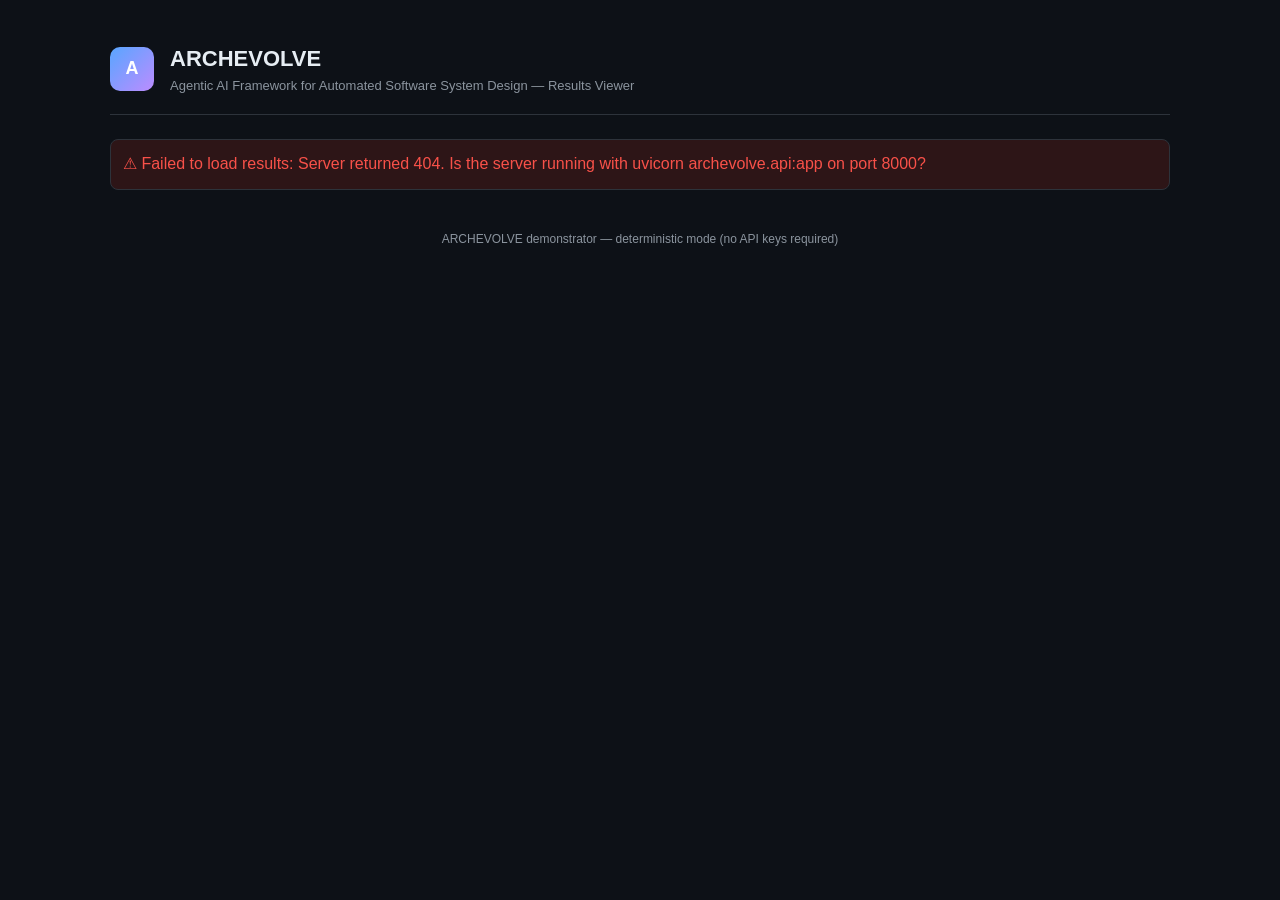
==== templates/index.html @ 63ccfa01 "general" ====
<!DOCTYPE html>
<html lang="en">
<head>
<meta charset="UTF-8">
<meta name="viewport" content="width=device-width, initial-scale=1.0">
<title>ARCHEVOLVE — Results</title>
<style>
  :root {
    --bg: #0d1117;
    --panel: #161b22;
    --panel2: #1c2333;
    --border: #2d333b;
    --text: #e6edf3;
    --muted: #8b949e;
    --accent: #58a6ff;
    --green: #3fb950;
    --red: #f85149;
    --yellow: #d29922;
    --purple: #bc8cff;
  }
  * { box-sizing: border-box; margin: 0; padding: 0; }
  body {
    font-family: -apple-system, BlinkMacSystemFont, "Segoe UI", Roboto, Helvetica, Arial, sans-serif;
    background: var(--bg);
    color: var(--text);
    line-height: 1.55;
  }
  .container { max-width: 1100px; margin: 0 auto; padding: 24px 20px 60px; }

  header.top {
    display: flex; align-items: center; gap: 16px;
    padding: 18px 0; margin-bottom: 24px;
    border-bottom: 1px solid var(--border);
  }
  header.top .logo {
    width: 44px; height: 44px; border-radius: 10px;
    background: linear-gradient(135deg, var(--accent), var(--purple));
    display: flex; align-items: center; justify-content: center;
    font-weight: 800; font-size: 18px; color: #fff; flex-shrink: 0;
  }
  header.top h1 { font-size: 22px; font-weight: 700; }
  header.top p { color: var(--muted); font-size: 13px; }

  .mono { font-family: ui-monospace, SFMono-Regular, "SF Mono", Menlo, Consolas, monospace; }

  .grid { display: grid; gap: 16px; }
  .grid.cols2 { grid-template-columns: 1fr 1fr; }
  .grid.cols4 { grid-template-columns: repeat(4, 1fr); }
  @media (max-width: 800px) {
    .grid.cols2, .grid.cols4 { grid-template-columns: 1fr; }
  }

  .panel {
    background: var(--panel); border: 1px solid var(--border);
    border-radius: 12px; padding: 18px 20px;
  }
  .panel h2 {
    font-size: 13px; text-transform: uppercase; letter-spacing: 0.08em;
    color: var(--accent); margin-bottom: 12px; display: flex; align-items: center; gap: 8px;
  }
  .panel h2 .step {
    background: var(--accent); color: #0d1117; font-weight: 800;
    width: 22px; height: 22px; border-radius: 6px; font-size: 12px;
    display: inline-flex; align-items: center; justify-content: center;
  }
  .sub { color: var(--muted); font-size: 13px; }

  .kpi {
    text-align: center; padding: 14px 10px;
    background: var(--panel2); border-radius: 10px; height: 100%;
  }
  .kpi .label { color: var(--muted); font-size: 12px; text-transform: uppercase; letter-spacing: 0.05em; }
  .kpi .value { font-size: 26px; font-weight: 800; margin-top: 4px; }
  .kpi .delta { font-size: 13px; margin-top: 2px; font-weight: 600; }
  .kpi.up .value, .delta.up { color: var(--green); }
  .kpi.down .value, .delta.down { color: var(--red); }
  .kpi.accent .value { color: var(--accent); }

  .bar-row { display: grid; grid-template-columns: 130px 1fr 60px; align-items: center; gap: 12px; margin: 10px 0; }
  .bar-row .name { font-size: 13px; color: var(--muted); text-align: right; }
  .bar-track { background: var(--panel2); border-radius: 6px; height: 14px; overflow: hidden; position: relative; }
  .bar-fill { height: 100%; border-radius: 6px; transition: width 0.6s ease; }
  .bar-fill.blue { background: linear-gradient(90deg, #1f6feb, var(--accent)); }
  .bar-fill.base { background: linear-gradient(90deg, #3d444d, #585e66); }
  .bar-fill.green { background: linear-gradient(90deg, #238636, var(--green)); }
  .bar-fill.purple { background: linear-gradient(90deg, #6e40c9, var(--purple)); }
  .bar-fill.orange { background: linear-gradient(90deg, #d29922, #f2bd5d); }
  .bar-row .val { font-size: 13px; font-weight: 700; }

  .legend { display: flex; gap: 16px; font-size: 12px; color: var(--muted); margin-top: 8px; flex-wrap: wrap; }
  .legend span { display: inline-flex; align-items: center; gap: 6px; }
  .legend .dot { width: 10px; height: 10px; border-radius: 3px; display: inline-block; }

  table { width: 100%; border-collapse: collapse; font-size: 13px; }
  th, td { text-align: left; padding: 8px 10px; border-bottom: 1px solid var(--border); }
  th { color: var(--muted); text-transform: uppercase; font-size: 11px; letter-spacing: 0.05em; }
  tr:last-child td { border-bottom: none; }
  .up { color: var(--green); }
  .down { color: var(--red); }

  .pill {
    display: inline-block; padding: 2px 10px; border-radius: 20px;
    font-size: 12px; font-weight: 600; background: var(--panel2);
    border: 1px solid var(--border); color: var(--accent); margin: 2px 4px 2px 0;
  }
  .pill.green { color: var(--green); border-color: #1f6f34; }
  .pill.purple { color: var(--purple); border-color: #553a8f; }
  .pill.yellow { color: var(--yellow); border-color: #6b5a1e; }
  .pill.orange { color: #f2bd5d; border-color: #6b4e1e; }
  .pill.red { color: var(--red); border-color: #6b272e; }

  .sparkline { display: flex; align-items: flex-end; gap: 4px; height: 80px; padding: 6px 0; }
  .sparkline .bar { flex: 1; background: linear-gradient(180deg, var(--accent), #1f6feb); border-radius: 4px 4px 0 0; min-width: 18px; min-height: 6px; position: relative; }
  .sparkline .bar .tl { position: absolute; bottom: -18px; left: 50%; transform: translateX(-50%); font-size: 11px; color: var(--muted); }

  .status { display: inline-flex; align-items: center; gap: 8px; color: var(--muted); }
  .status .spinner {
    width: 14px; height: 14px; border: 2px solid var(--border); border-top-color: var(--accent);
    border-radius: 50%; animation: spin 0.8s linear infinite;
  }
  @keyframes spin { to { transform: rotate(360deg); } }

  .error { color: var(--red); padding: 12px; border: 1px solid var(--border); border-radius: 8px; background: #2d1517; }
  .hidden { display: none; }

  .comp-grid { display: grid; grid-template-columns: repeat(auto-fill, minmax(160px, 1fr)); gap: 10px; }
  .comp-card {
    background: var(--panel2); border: 1px solid var(--border); border-radius: 10px;
    padding: 10px 12px; font-size: 13px;
  }
  .comp-card .ct { color: var(--muted); font-size: 11px; text-transform: uppercase; letter-spacing: 0.05em; }
  .comp-card .cn { font-weight: 700; margin: 2px 0; word-break: break-word; }
  .comp-card .cm { color: var(--green); font-size: 11px; }

  .req-list { font-size: 13px; }
  .req-list li { margin: 6px 0 6px 18px; }
  .req-list li::marker { color: var(--accent); }

  footer { margin-top: 40px; text-align: center; color: var(--muted); font-size: 12px; }
</style>
</head>
<body>
<div class="container">
  <header class="top">
    <div class="logo">A</div>
    <div>
      <h1>ARCHEVOLVE</h1>
      <p>Agentic AI Framework for Automated Software System Design — Results Viewer</p>
    </div>
  </header>

  <div id="loading" class="panel">
    <div class="status"><span class="spinner"></span><span>Running the evolutionary pipeline...</span></div>
  </div>

  <div id="error" class="hidden"></div>

  <div id="content" class="hidden">
    <!-- 1. Overview KPIs -->
    <div class="panel" style="margin-bottom:16px;">
      <h2><span class="step">1</span> Result Overview</h2>
      <div class="grid cols4">
        <div class="kpi accent"><div class="label">Best Architecture</div><div class="value" id="k-best" style="font-size:16px;">—</div></div>
        <div class="kpi"><div class="label">Baseline Fitness</div><div class="value" id="k-base">—</div><div class="delta">initial</div></div>
        <div class="kpi up"><div class="label">Final Fitness</div><div class="value" id="k-final">—</div><div class="delta up" id="k-abs">—</div></div>
        <div class="kpi accent"><div class="label">Improvement</div><div class="value" id="k-pct" style="color:var(--green);">—</div><div class="delta up" id="k-gens">— generations</div></div>
      </div>
    </div>

    <!-- 2. Requirement -->
    <div class="grid cols2" style="margin-bottom:16px;">
      <div class="panel">
        <h2><span class="step">2</span> Requirement</h2>
        <p id="requirement" class="sub">—</p>
      </div>
      <div class="panel">
        <h2><span class="step">3</span> Parsed Requirements</h2>
        <div id="parsed"></div>
      </div>
    </div>

    <!-- 4. Scores comparison -->
    <div class="panel" style="margin-bottom:16px;">
      <h2><span class="step">4</span> Objective Scores — Baseline vs. ARCHEVOLVE</h2>
      <div id="bars"></div>
      <div class="legend">
        <span><span class="dot" style="background:linear-gradient(90deg,#3d444d,#585e66);"></span>Baseline (initial)</span>
        <span><span class="dot" style="background:linear-gradient(90deg,#1f6feb,var(--accent));"></span>ARCHEVOLVE (final)</span>
      </div>
    </div>

    <!-- 5. Per-objective table -->
    <div class="panel" style="margin-bottom:16px;">
      <h2><span class="step">5</span> Improvement Breakdown</h2>
      <table>
        <thead><tr><th>Objective</th><th>Baseline</th><th>Final</th><th>Δ Absolute</th><th>Δ %</th></tr></thead>
        <tbody id="improve-table"></tbody>
      </table>
    </div>

    <!-- 6. Final architecture -->
    <div class="grid cols2" style="margin-bottom:16px;">
      <div class="panel">
        <h2><span class="step">6</span> Final Architecture</h2>
        <div style="margin-bottom:10px;"><span class="pill" id="arch-name" style="font-size:14px;padding:4px 14px;">—</span></div>
        <div id="components" class="comp-grid"></div>
      </div>
      <!-- 7. Evolution history -->
      <div class="panel">
        <h2><span class="step">7</span> Fitness Progression</h2>
        <p class="sub" style="margin-bottom:8px;">Generations: <b style="color:var(--text);" id="hist-gens">—</b> &nbsp;·&nbsp; Candidates evaluated: <b style="color:var(--text);" id="hist-cands">—</b></p>
        <div id="spark" class="sparkline"></div>
      </div>
    </div>

    <!-- 8. Initial population -->
    <div class="panel">
      <h2><span class="step">8</span> Initial Population</h2>
      <div id="init-pop" class="comp-grid"></div>
    </div>
  </div>

  <footer>ARCHEVOLVE demonstrator — deterministic mode (no API keys required)</footer>
</div>

<script>
  const OBJS = ["cost", "security", "reliability", "performance", "scalability"];
  const OBJ_LABEL = { cost: "Cost", security: "Security", reliability: "Reliability", performance: "Performance", scalability: "Scalability" };

  function esc(s) {
    return String(s == null ? "" : s).replace(/[&<>"']/g, c => ({
      "&": "&amp;", "<": "&lt;", ">": "&gt;", '"': "&quot;", "'": "&#39;"
    }[c]));
  }

  function err(msg) {
    document.getElementById("loading").classList.add("hidden");
    document.getElementById("error").classList.remove("hidden");
    document.getElementById("error").innerHTML = "<div class='error'>⚠ " + esc(msg) + "</div>";
  }

  async function load() {
    try {
      const r = await fetch("/run-demo");
      if (!r.ok) throw new Error("Server returned " + r.status);
      const d = await r.json();
      render(d);
    } catch (e) {
      err("Failed to load results: " + e.message + ". Is the server running with uvicorn archevolve.api:app on port 8000?");
    }
  }

  function render(d) {
    const base = d.baseline || {};
    const fin = d.final_scores || {};
    const imp = d.improvement || {};
    const arch = d.final_architecture || {};
    const hist = (d.evolution_history || {});
    const gens = hist.generations_run || 0;
    const cands = 5 + gens * 2;

    document.getElementById("loading").classList.add("hidden");
    document.getElementById("content").classList.remove("hidden");

    // 1. KPIs
    document.getElementById("k-best").textContent = arch.name || "—";
    document.getElementById("k-base").textContent = (base.overall || 0).toFixed(1);
    document.getElementById("k-final").textContent = (fin.overall || 0).toFixed(1);
    const abs = (fin.overall || 0) - (base.overall || 0);
    document.getElementById("k-abs").textContent = (abs >= 0 ? "+" : "") + abs.toFixed(1);
    const pct = (abs / Math.max(base.overall || 0, 1e-10)) * 100;
    document.getElementById("k-pct").textContent = (pct >= 0 ? "+" : "") + pct.toFixed(1) + "%";
    document.getElementById("k-gens").textContent = gens + " generations";

    // 2. Requirement
    document.getElementById("requirement").textContent = d.raw_requirement || "—";

    // 3. Parsed requirements
    const pr = d.parsed_requirements || {};
    const parsedItems = [
      ["Expected users", pr.expected_users, "users"],
      ["Security level", pr.security_level, null],
      ["Cost sensitive", pr.cost_sensitive, null],
      ["Scalability", pr.scalability_type, null],
      ["Availability", pr.availability_percentage ? pr.availability_percentage + "%" : null, null],
      ["Max latency", pr.max_latency_ms ? pr.max_latency_ms + " ms" : null, null],
      ["Encryption", pr.data_encryption_required, null],
      ["Authentication", pr.authentication_required, null],
      ["Deployment", pr.deployment_environment, null],
    ].filter(x => x[1] != null && x[1] !== "");
    const nfeats = (pr.non_functional || []).map(x => "<li>" + esc(x) + "</li>").join("");
    const feats = (pr.functional || []).map(x => "<li>" + esc(x) + "</li>").join("");
    document.getElementById("parsed").innerHTML =
      "<ul class='req-list'>" +
      parsedItems.map(([k, v]) => "<li><b>" + esc(k) + ":</b> " + esc(v) + "</li>").join("") +
      feats + nfeats + "</ul>";

    // 4. Bars (Baseline vs final)
    let barsHtml = "";
    for (const obj of OBJS) {
      const b = base[obj] || 0;
      const f = fin[obj] || 0;
      barsHtml +=
        "<div class='bar-row'>" +
        "<div class='name'>" + OBJ_LABEL[obj] + "</div>" +
        "<div class='bar-track'>" +
        "<div class='bar-fill base' style='width:" + b + "%;position:absolute;'></div>" +
        "<div class='bar-fill blue' style='width:" + f + "%;'></div>" +
        "</div><div class='val'>" + f.toFixed(1) + "</div></div>";
    }
    document.getElementById("bars").innerHTML = barsHtml;

    // 5. Improvement table
    let rows = "";
    for (const obj of OBJS) {
      if (!imp[obj]) continue;
      const i = imp[obj];
      const uc = i.absolute > 0 ? "up" : (i.absolute < 0 ? "down" : "");
      const arrow = i.absolute > 0 ? "▲" : (i.absolute < 0 ? "▼" : "•");
      rows += "<tr><td>" + OBJ_LABEL[obj] + "</td>" +
        "<td>" + i.initial.toFixed(1) + "</td>" +
        "<td>" + i.final.toFixed(1) + "</td>" +
        "<td class='" + uc + "'>" + arrow + " " + (i.absolute >= 0 ? "+" : "") + i.absolute.toFixed(1) + "</td>" +
        "<td class='" + uc + "'>" + (i.percentage >= 0 ? "+" : "") + i.percentage.toFixed(1) + "%</td></tr>";
    }
    const overallAbs = (fin.overall || 0) - (base.overall || 0);
    const overallPct = overallAbs / Math.max(base.overall || 0, 1e-10) * 100;
    rows += "<tr><td><b>Overall</b></td><td>" + (base.overall || 0).toFixed(1) + "</td><td>" +
      (fin.overall || 0).toFixed(1) + "</td><td class='up'>▲ +" + overallAbs.toFixed(1) +
      "</td><td class='up'>+" + overallPct.toFixed(1) + "%</td></tr>";
    document.getElementById("improve-table").innerHTML = rows;

    // 6. Final architecture components
    document.getElementById("arch-name").textContent = arch.name || "—";
    const comps = (arch.components || []).map(c => {
      const cls = c.type === "database" ? "green" : c.type === "cache" ? "yellow" :
        c.type === "gateway" ? "purple" : c.type === "service" ? "orange" : "";
      return "<div class='comp-card'><div class='ct'>" + esc(c.type) + "</div>" +
        "<div class='cn'>" + esc(c.name) + "</div>" +
        "<div class='cm'>" + (c.managed ? "managed" : "self-hosted") + "</div></div>";
    }).join("");
    document.getElementById("components").innerHTML = comps;

    // 7. Sparkline of fitness progression
    document.getElementById("hist-gens").textContent = gens;
    document.getElementById("hist-cands").textContent = cands;
    const ev = hist.evaluation_history || [];
    const maxv = Math.max.apply(null, ev.concat([1]));
    document.getElementById("spark").innerHTML = ev.map((f, i) => {
      const h = Math.max(8, (f / maxv) * 72);
      return "<div class='bar' style='height:" + h + "px;'><span class='tl'>G" + i + "</span></div>";
    }).join("");

    // 8. Initial population
    const pop = d.initial_population || [];
    document.getElementById("init-pop").innerHTML = pop.map(p => {
      const cc = (p.components || []).slice(0, 5).map(c => "<span class='pill'>" + esc(c.name) + "</span>").join("");
      return "<div class='comp-card'><div class='ct'>candidate</div><div class='cn'>" + esc(p.name) + "</div><div style='margin-top:6px;'>" + cc + "</div></div>";
    }).join("") || "<p class='sub'>No population data</p>";
  }

  load();
</script>
</body>
</html>
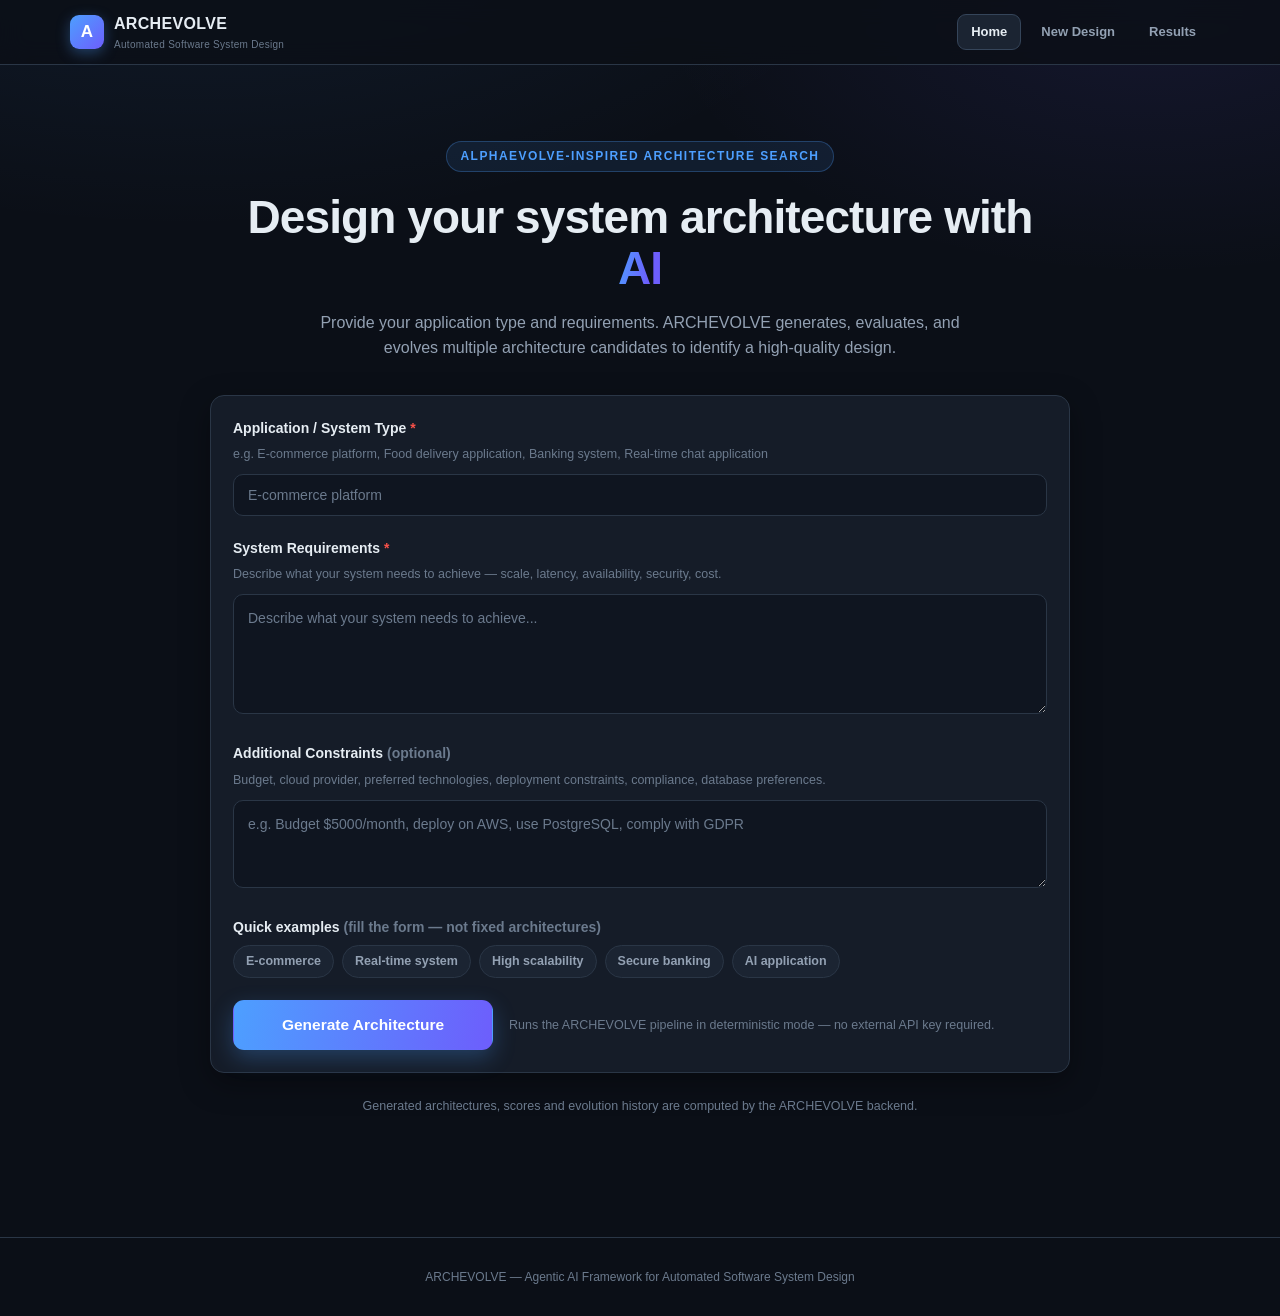
==== commit 80b5056a: "general" ====
--- a/templates/index.html
+++ b/templates/index.html
@@ -3,363 +3,267 @@
 <head>
 <meta charset="UTF-8">
 <meta name="viewport" content="width=device-width, initial-scale=1.0">
-<title>ARCHEVOLVE — Results</title>
-<style>
-  :root {
-    --bg: #0d1117;
-    --panel: #161b22;
-    --panel2: #1c2333;
-    --border: #2d333b;
-    --text: #e6edf3;
-    --muted: #8b949e;
-    --accent: #58a6ff;
-    --green: #3fb950;
-    --red: #f85149;
-    --yellow: #d29922;
-    --purple: #bc8cff;
-  }
-  * { box-sizing: border-box; margin: 0; padding: 0; }
-  body {
-    font-family: -apple-system, BlinkMacSystemFont, "Segoe UI", Roboto, Helvetica, Arial, sans-serif;
-    background: var(--bg);
-    color: var(--text);
-    line-height: 1.55;
-  }
-  .container { max-width: 1100px; margin: 0 auto; padding: 24px 20px 60px; }
-
-  header.top {
-    display: flex; align-items: center; gap: 16px;
-    padding: 18px 0; margin-bottom: 24px;
-    border-bottom: 1px solid var(--border);
-  }
-  header.top .logo {
-    width: 44px; height: 44px; border-radius: 10px;
-    background: linear-gradient(135deg, var(--accent), var(--purple));
-    display: flex; align-items: center; justify-content: center;
-    font-weight: 800; font-size: 18px; color: #fff; flex-shrink: 0;
-  }
-  header.top h1 { font-size: 22px; font-weight: 700; }
-  header.top p { color: var(--muted); font-size: 13px; }
-
-  .mono { font-family: ui-monospace, SFMono-Regular, "SF Mono", Menlo, Consolas, monospace; }
-
-  .grid { display: grid; gap: 16px; }
-  .grid.cols2 { grid-template-columns: 1fr 1fr; }
-  .grid.cols4 { grid-template-columns: repeat(4, 1fr); }
-  @media (max-width: 800px) {
-    .grid.cols2, .grid.cols4 { grid-template-columns: 1fr; }
-  }
-
-  .panel {
-    background: var(--panel); border: 1px solid var(--border);
-    border-radius: 12px; padding: 18px 20px;
-  }
-  .panel h2 {
-    font-size: 13px; text-transform: uppercase; letter-spacing: 0.08em;
-    color: var(--accent); margin-bottom: 12px; display: flex; align-items: center; gap: 8px;
-  }
-  .panel h2 .step {
-    background: var(--accent); color: #0d1117; font-weight: 800;
-    width: 22px; height: 22px; border-radius: 6px; font-size: 12px;
-    display: inline-flex; align-items: center; justify-content: center;
-  }
-  .sub { color: var(--muted); font-size: 13px; }
-
-  .kpi {
-    text-align: center; padding: 14px 10px;
-    background: var(--panel2); border-radius: 10px; height: 100%;
-  }
-  .kpi .label { color: var(--muted); font-size: 12px; text-transform: uppercase; letter-spacing: 0.05em; }
-  .kpi .value { font-size: 26px; font-weight: 800; margin-top: 4px; }
-  .kpi .delta { font-size: 13px; margin-top: 2px; font-weight: 600; }
-  .kpi.up .value, .delta.up { color: var(--green); }
-  .kpi.down .value, .delta.down { color: var(--red); }
-  .kpi.accent .value { color: var(--accent); }
-
-  .bar-row { display: grid; grid-template-columns: 130px 1fr 60px; align-items: center; gap: 12px; margin: 10px 0; }
-  .bar-row .name { font-size: 13px; color: var(--muted); text-align: right; }
-  .bar-track { background: var(--panel2); border-radius: 6px; height: 14px; overflow: hidden; position: relative; }
-  .bar-fill { height: 100%; border-radius: 6px; transition: width 0.6s ease; }
-  .bar-fill.blue { background: linear-gradient(90deg, #1f6feb, var(--accent)); }
-  .bar-fill.base { background: linear-gradient(90deg, #3d444d, #585e66); }
-  .bar-fill.green { background: linear-gradient(90deg, #238636, var(--green)); }
-  .bar-fill.purple { background: linear-gradient(90deg, #6e40c9, var(--purple)); }
-  .bar-fill.orange { background: linear-gradient(90deg, #d29922, #f2bd5d); }
-  .bar-row .val { font-size: 13px; font-weight: 700; }
-
-  .legend { display: flex; gap: 16px; font-size: 12px; color: var(--muted); margin-top: 8px; flex-wrap: wrap; }
-  .legend span { display: inline-flex; align-items: center; gap: 6px; }
-  .legend .dot { width: 10px; height: 10px; border-radius: 3px; display: inline-block; }
-
-  table { width: 100%; border-collapse: collapse; font-size: 13px; }
-  th, td { text-align: left; padding: 8px 10px; border-bottom: 1px solid var(--border); }
-  th { color: var(--muted); text-transform: uppercase; font-size: 11px; letter-spacing: 0.05em; }
-  tr:last-child td { border-bottom: none; }
-  .up { color: var(--green); }
-  .down { color: var(--red); }
-
-  .pill {
-    display: inline-block; padding: 2px 10px; border-radius: 20px;
-    font-size: 12px; font-weight: 600; background: var(--panel2);
-    border: 1px solid var(--border); color: var(--accent); margin: 2px 4px 2px 0;
-  }
-  .pill.green { color: var(--green); border-color: #1f6f34; }
-  .pill.purple { color: var(--purple); border-color: #553a8f; }
-  .pill.yellow { color: var(--yellow); border-color: #6b5a1e; }
-  .pill.orange { color: #f2bd5d; border-color: #6b4e1e; }
-  .pill.red { color: var(--red); border-color: #6b272e; }
-
-  .sparkline { display: flex; align-items: flex-end; gap: 4px; height: 80px; padding: 6px 0; }
-  .sparkline .bar { flex: 1; background: linear-gradient(180deg, var(--accent), #1f6feb); border-radius: 4px 4px 0 0; min-width: 18px; min-height: 6px; position: relative; }
-  .sparkline .bar .tl { position: absolute; bottom: -18px; left: 50%; transform: translateX(-50%); font-size: 11px; color: var(--muted); }
-
-  .status { display: inline-flex; align-items: center; gap: 8px; color: var(--muted); }
-  .status .spinner {
-    width: 14px; height: 14px; border: 2px solid var(--border); border-top-color: var(--accent);
-    border-radius: 50%; animation: spin 0.8s linear infinite;
-  }
-  @keyframes spin { to { transform: rotate(360deg); } }
-
-  .error { color: var(--red); padding: 12px; border: 1px solid var(--border); border-radius: 8px; background: #2d1517; }
-  .hidden { display: none; }
-
-  .comp-grid { display: grid; grid-template-columns: repeat(auto-fill, minmax(160px, 1fr)); gap: 10px; }
-  .comp-card {
-    background: var(--panel2); border: 1px solid var(--border); border-radius: 10px;
-    padding: 10px 12px; font-size: 13px;
-  }
-  .comp-card .ct { color: var(--muted); font-size: 11px; text-transform: uppercase; letter-spacing: 0.05em; }
-  .comp-card .cn { font-weight: 700; margin: 2px 0; word-break: break-word; }
-  .comp-card .cm { color: var(--green); font-size: 11px; }
-
-  .req-list { font-size: 13px; }
-  .req-list li { margin: 6px 0 6px 18px; }
-  .req-list li::marker { color: var(--accent); }
-
-  footer { margin-top: 40px; text-align: center; color: var(--muted); font-size: 12px; }
-</style>
+<title>ARCHEVOLVE — Design your system architecture</title>
+<link rel="stylesheet" href="/static/style.css">
 </head>
 <body>
-<div class="container">
-  <header class="top">
-    <div class="logo">A</div>
-    <div>
-      <h1>ARCHEVOLVE</h1>
-      <p>Agentic AI Framework for Automated Software System Design — Results Viewer</p>
-    </div>
-  </header>
-
-  <div id="loading" class="panel">
-    <div class="status"><span class="spinner"></span><span>Running the evolutionary pipeline...</span></div>
+<header class="topbar">
+  <div class="topbar-inner">
+    <div class="brand">
+      <div class="logo">A</div>
+      <div>ARCHEVOLVE<small>Automated Software System Design</small></div>
+    </div>
+    <nav class="nav">
+      <a href="/" class="active">Home</a>
+      <a href="/" id="nav-new">New Design</a>
+      <a href="#" id="nav-results">Results</a>
+    </nav>
   </div>
-
-  <div id="error" class="hidden"></div>
-
-  <div id="content" class="hidden">
-    <!-- 1. Overview KPIs -->
-    <div class="panel" style="margin-bottom:16px;">
-      <h2><span class="step">1</span> Result Overview</h2>
-      <div class="grid cols4">
-        <div class="kpi accent"><div class="label">Best Architecture</div><div class="value" id="k-best" style="font-size:16px;">—</div></div>
-        <div class="kpi"><div class="label">Baseline Fitness</div><div class="value" id="k-base">—</div><div class="delta">initial</div></div>
-        <div class="kpi up"><div class="label">Final Fitness</div><div class="value" id="k-final">—</div><div class="delta up" id="k-abs">—</div></div>
-        <div class="kpi accent"><div class="label">Improvement</div><div class="value" id="k-pct" style="color:var(--green);">—</div><div class="delta up" id="k-gens">— generations</div></div>
+</header>
+
+<main class="container narrow">
+  <section class="hero">
+    <span class="eyebrow">AlphaEvolve-inspired architecture search</span>
+    <h1>Design your system architecture with <span class="grad">AI</span></h1>
+    <p class="lead">
+      Provide your application type and requirements. ARCHEVOLVE generates, evaluates,
+      and evolves multiple architecture candidates to identify a high-quality design.
+    </p>
+  </section>
+
+  <div id="form-alert" class="alert error"></div>
+
+  <form id="design-form" class="card" autocomplete="off">
+    <div class="field">
+      <label for="app-type">Application / System Type <span class="req">*</span></label>
+      <div class="hint">e.g. E-commerce platform, Food delivery application, Banking system, Real-time chat application</div>
+      <input type="text" id="app-type" list="app-examples" placeholder="E-commerce platform">
+      <datalist id="app-examples">
+        <option value="E-commerce platform"></option>
+        <option value="Food delivery application"></option>
+        <option value="Banking system"></option>
+        <option value="Healthcare management system"></option>
+        <option value="Social media platform"></option>
+        <option value="Real-time chat application"></option>
+        <option value="Online learning platform"></option>
+        <option value="Ride-sharing application"></option>
+      </datalist>
+    </div>
+
+    <div class="field">
+      <label for="requirements">System Requirements <span class="req">*</span></label>
+      <div class="hint">Describe what your system needs to achieve — scale, latency, availability, security, cost.</div>
+      <textarea id="requirements" placeholder="Describe what your system needs to achieve..."></textarea>
+    </div>
+
+    <div class="field">
+      <label for="constraints">Additional Constraints <span class="muted2">(optional)</span></label>
+      <div class="hint">Budget, cloud provider, preferred technologies, deployment constraints, compliance, database preferences.</div>
+      <textarea id="constraints" style="min-height:88px" placeholder="e.g. Budget $5000/month, deploy on AWS, use PostgreSQL, comply with GDPR"></textarea>
+    </div>
+
+    <div class="field">
+      <label>Quick examples <span class="muted2">(fill the form — not fixed architectures)</span></label>
+      <div class="chips" id="preset-chips">
+        <span class="chip" data-preset="ecommerce">E-commerce</span>
+        <span class="chip" data-preset="realtime">Real-time system</span>
+        <span class="chip" data-preset="scalable">High scalability</span>
+        <span class="chip" data-preset="banking">Secure banking</span>
+        <span class="chip" data-preset="ai">AI application</span>
       </div>
     </div>
 
-    <!-- 2. Requirement -->
-    <div class="grid cols2" style="margin-bottom:16px;">
-      <div class="panel">
-        <h2><span class="step">2</span> Requirement</h2>
-        <p id="requirement" class="sub">—</p>
-      </div>
-      <div class="panel">
-        <h2><span class="step">3</span> Parsed Requirements</h2>
-        <div id="parsed"></div>
-      </div>
-    </div>
-
-    <!-- 4. Scores comparison -->
-    <div class="panel" style="margin-bottom:16px;">
-      <h2><span class="step">4</span> Objective Scores — Baseline vs. ARCHEVOLVE</h2>
-      <div id="bars"></div>
-      <div class="legend">
-        <span><span class="dot" style="background:linear-gradient(90deg,#3d444d,#585e66);"></span>Baseline (initial)</span>
-        <span><span class="dot" style="background:linear-gradient(90deg,#1f6feb,var(--accent));"></span>ARCHEVOLVE (final)</span>
-      </div>
-    </div>
-
-    <!-- 5. Per-objective table -->
-    <div class="panel" style="margin-bottom:16px;">
-      <h2><span class="step">5</span> Improvement Breakdown</h2>
-      <table>
-        <thead><tr><th>Objective</th><th>Baseline</th><th>Final</th><th>Δ Absolute</th><th>Δ %</th></tr></thead>
-        <tbody id="improve-table"></tbody>
-      </table>
-    </div>
-
-    <!-- 6. Final architecture -->
-    <div class="grid cols2" style="margin-bottom:16px;">
-      <div class="panel">
-        <h2><span class="step">6</span> Final Architecture</h2>
-        <div style="margin-bottom:10px;"><span class="pill" id="arch-name" style="font-size:14px;padding:4px 14px;">—</span></div>
-        <div id="components" class="comp-grid"></div>
-      </div>
-      <!-- 7. Evolution history -->
-      <div class="panel">
-        <h2><span class="step">7</span> Fitness Progression</h2>
-        <p class="sub" style="margin-bottom:8px;">Generations: <b style="color:var(--text);" id="hist-gens">—</b> &nbsp;·&nbsp; Candidates evaluated: <b style="color:var(--text);" id="hist-cands">—</b></p>
-        <div id="spark" class="sparkline"></div>
-      </div>
-    </div>
-
-    <!-- 8. Initial population -->
-    <div class="panel">
-      <h2><span class="step">8</span> Initial Population</h2>
-      <div id="init-pop" class="comp-grid"></div>
+    <div class="form-actions">
+      <button type="submit" class="btn btn-primary btn-lg" id="generate-btn">
+        Generate Architecture
+      </button>
+      <span class="note">Runs the ARCHEVOLVE pipeline in deterministic mode — no external API key required.</span>
+    </div>
+  </form>
+
+  <p class="center muted2 mt24" style="font-size:12.5px;">
+    Generated architectures, scores and evolution history are computed by the ARCHEVOLVE backend.
+  </p>
+</main>
+
+<footer class="site">ARCHEVOLVE — Agentic AI Framework for Automated Software System Design</footer>
+
+<!-- Processing overlay -->
+<div class="overlay hidden" id="overlay">
+  <div class="loader-card">
+    <h2>ARCHEVOLVE is designing your system…</h2>
+    <p class="sub" id="overlay-sub">Running requirement analysis and evolutionary search.</p>
+    <ul class="steps" id="steps"></ul>
+    <div class="progress-track"><div class="progress-fill" id="progress"></div></div>
+    <div class="progress-meta">
+      <span id="stage-label">Starting…</span>
+      <span id="gen-label"></span>
     </div>
   </div>
-
-  <footer>ARCHEVOLVE demonstrator — deterministic mode (no API keys required)</footer>
 </div>
 
 <script>
-  const OBJS = ["cost", "security", "reliability", "performance", "scalability"];
-  const OBJ_LABEL = { cost: "Cost", security: "Security", reliability: "Reliability", performance: "Performance", scalability: "Scalability" };
-
-  function esc(s) {
-    return String(s == null ? "" : s).replace(/[&<>"']/g, c => ({
-      "&": "&amp;", "<": "&lt;", ">": "&gt;", '"': "&quot;", "'": "&#39;"
-    }[c]));
-  }
-
-  function err(msg) {
-    document.getElementById("loading").classList.add("hidden");
-    document.getElementById("error").classList.remove("hidden");
-    document.getElementById("error").innerHTML = "<div class='error'>⚠ " + esc(msg) + "</div>";
-  }
-
-  async function load() {
+  const PRESETS = {
+    ecommerce: {
+      type: "E-commerce platform",
+      req: "Build an e-commerce platform that supports 10,000 concurrent users, requires high availability, secure payment processing, low latency, and should scale during traffic spikes while keeping infrastructure cost reasonable.",
+      con: "Budget $5000/month, use PostgreSQL, deploy on AWS"
+    },
+    realtime: {
+      type: "Real-time chat application",
+      req: "Design a real-time chat application for 50,000 concurrent users with low-latency messaging, presence and typing indicators, delivery receipts, and high availability.",
+      con: "Use Redis, WebSocket support, deploy on AWS"
+    },
+    scalable: {
+      type: "Social media platform",
+      req: "Build a social media platform supporting 1,000,000 users with high scalability for viral traffic spikes, low latency feeds, media uploads, and high availability.",
+      con: "Prefer horizontal scaling, use Cassandra, keep cost reasonable"
+    },
+    banking: {
+      type: "Online banking system",
+      req: "Build an online banking system with strong security, transaction consistency, audit logging and PCI-DSS compliance for 1,000,000 users with high availability.",
+      con: "Compliance: PCI-DSS; on-premise deployment; PostgreSQL"
+    },
+    ai: {
+      type: "AI application",
+      req: "Build an AI application that serves model inference to 20,000 concurrent users with low latency, GPU-backed compute, high availability and usage-based scaling.",
+      con: "Deploy on AWS, use Kubernetes, budget $8000/month"
+    }
+  };
+
+  const STAGES = [
+    "Requirements analyzed",
+    "Candidate architectures generated",
+    "Multi-objective evaluation completed",
+    "Fitness calculated",
+    "Selecting strongest candidates",
+    "Evolving architecture",
+    "Checking experience memory",
+    "Finalizing optimized architecture"
+  ];
+
+  document.querySelectorAll("[data-preset]").forEach(chip => {
+    chip.addEventListener("click", () => {
+      const p = PRESETS[chip.dataset.preset];
+      if (!p) return;
+      document.getElementById("app-type").value = p.type;
+      document.getElementById("requirements").value = p.req;
+      document.getElementById("constraints").value = p.con;
+      document.querySelectorAll("[data-preset]").forEach(c => c.classList.remove("selected"));
+      chip.classList.add("selected");
+    });
+  });
+
+  document.getElementById("nav-results").addEventListener("click", async (e) => {
+    e.preventDefault();
     try {
-      const r = await fetch("/run-demo");
-      if (!r.ok) throw new Error("Server returned " + r.status);
-      const d = await r.json();
-      render(d);
-    } catch (e) {
-      err("Failed to load results: " + e.message + ". Is the server running with uvicorn archevolve.api:app on port 8000?");
+      const r = await fetch("/api/runs?limit=1");
+      const runs = await r.json();
+      if (runs && runs.length) window.location.href = "/results/" + runs[0].run_id;
+      else window.location.href = "/";
+    } catch (_) { window.location.href = "/"; }
+  });
+
+  const form = document.getElementById("design-form");
+  const alertBox = document.getElementById("form-alert");
+  const overlay = document.getElementById("overlay");
+
+  function showError(msg) {
+    alertBox.textContent = msg;
+    alertBox.classList.add("show");
+    window.scrollTo({ top: 0, behavior: "smooth" });
+  }
+  function clearError() { alertBox.classList.remove("show"); }
+
+  function buildSteps() {
+    const ul = document.getElementById("steps");
+    ul.innerHTML = STAGES.map(() =>
+      '<li><span class="ind"></span><span class="txt"></span></li>'
+    ).join("");
+    ul.querySelectorAll(".txt").forEach((el, i) => el.textContent = STAGES[i]);
+  }
+
+  let stageTimer = null;
+  function startStages() {
+    const items = document.querySelectorAll("#steps li");
+    let idx = 0;
+    const progress = document.getElementById("progress");
+    const label = document.getElementById("stage-label");
+    items.forEach(li => li.className = "");
+    progress.style.width = "0%";
+
+    const tick = () => {
+      if (idx > 0) items[idx - 1].className = "done";
+      if (idx < items.length) {
+        items[idx].className = "active";
+        label.textContent = STAGES[idx];
+        progress.style.width = Math.round(((idx + 1) / items.length) * 90) + "%";
+        idx++;
+        stageTimer = setTimeout(tick, 320);
+      }
+    };
+    tick();
+  }
+
+  async function finishStages(meta) {
+    if (stageTimer) { clearTimeout(stageTimer); stageTimer = null; }
+    const items = document.querySelectorAll("#steps li");
+    items.forEach(li => li.className = "done");
+    document.getElementById("progress").style.width = "100%";
+    document.getElementById("stage-label").textContent = "Complete";
+    if (meta) document.getElementById("gen-label").textContent = meta;
+  }
+
+  form.addEventListener("submit", async (e) => {
+    e.preventDefault();
+    clearError();
+
+    const appType = document.getElementById("app-type").value.trim();
+    const requirements = document.getElementById("requirements").value.trim();
+    const constraints = document.getElementById("constraints").value.trim();
+
+    if (!appType) return showError("Please enter an Application / System Type.");
+    if (!requirements) return showError("Please describe the System Requirements.");
+    if (requirements.length < 10) return showError("Please provide a more detailed description of the System Requirements.");
+
+    overlay.classList.remove("hidden");
+    document.getElementById("gen-label").textContent = "";
+    buildSteps();
+    startStages();
+
+    try {
+      const resp = await fetch("/optimize", {
+        method: "POST",
+        headers: { "Content-Type": "application/json" },
+        body: JSON.stringify({
+          application_type: appType,
+          requirements: requirements,
+          constraints: constraints
+        })
+      });
+
+      if (!resp.ok) {
+        let detail = "Optimization failed.";
+        try { const j = await resp.json(); detail = j.detail || detail; } catch (_) {}
+        overlay.classList.add("hidden");
+        if (stageTimer) clearTimeout(stageTimer);
+        return showError(detail);
+      }
+
+      const result = await resp.json();
+      const hist = result.evolution_history || {};
+      const gens = (hist.generations_run || 0);
+      const cands = (hist.candidates_evaluated || 0);
+      await finishStages(gens + " generation" + (gens === 1 ? "" : "s") + " · " + cands + " candidates evaluated");
+      setTimeout(() => {
+        window.location.href = "/results/" + result.run_id;
+      }, 650);
+    } catch (err) {
+      overlay.classList.add("hidden");
+      if (stageTimer) clearTimeout(stageTimer);
+      showError("Could not reach the ARCHEVOLVE backend. Is the server running? (" + err.message + ")");
     }
-  }
-
-  function render(d) {
-    const base = d.baseline || {};
-    const fin = d.final_scores || {};
-    const imp = d.improvement || {};
-    const arch = d.final_architecture || {};
-    const hist = (d.evolution_history || {});
-    const gens = hist.generations_run || 0;
-    const cands = 5 + gens * 2;
-
-    document.getElementById("loading").classList.add("hidden");
-    document.getElementById("content").classList.remove("hidden");
-
-    // 1. KPIs
-    document.getElementById("k-best").textContent = arch.name || "—";
-    document.getElementById("k-base").textContent = (base.overall || 0).toFixed(1);
-    document.getElementById("k-final").textContent = (fin.overall || 0).toFixed(1);
-    const abs = (fin.overall || 0) - (base.overall || 0);
-    document.getElementById("k-abs").textContent = (abs >= 0 ? "+" : "") + abs.toFixed(1);
-    const pct = (abs / Math.max(base.overall || 0, 1e-10)) * 100;
-    document.getElementById("k-pct").textContent = (pct >= 0 ? "+" : "") + pct.toFixed(1) + "%";
-    document.getElementById("k-gens").textContent = gens + " generations";
-
-    // 2. Requirement
-    document.getElementById("requirement").textContent = d.raw_requirement || "—";
-
-    // 3. Parsed requirements
-    const pr = d.parsed_requirements || {};
-    const parsedItems = [
-      ["Expected users", pr.expected_users, "users"],
-      ["Security level", pr.security_level, null],
-      ["Cost sensitive", pr.cost_sensitive, null],
-      ["Scalability", pr.scalability_type, null],
-      ["Availability", pr.availability_percentage ? pr.availability_percentage + "%" : null, null],
-      ["Max latency", pr.max_latency_ms ? pr.max_latency_ms + " ms" : null, null],
-      ["Encryption", pr.data_encryption_required, null],
-      ["Authentication", pr.authentication_required, null],
-      ["Deployment", pr.deployment_environment, null],
-    ].filter(x => x[1] != null && x[1] !== "");
-    const nfeats = (pr.non_functional || []).map(x => "<li>" + esc(x) + "</li>").join("");
-    const feats = (pr.functional || []).map(x => "<li>" + esc(x) + "</li>").join("");
-    document.getElementById("parsed").innerHTML =
-      "<ul class='req-list'>" +
-      parsedItems.map(([k, v]) => "<li><b>" + esc(k) + ":</b> " + esc(v) + "</li>").join("") +
-      feats + nfeats + "</ul>";
-
-    // 4. Bars (Baseline vs final)
-    let barsHtml = "";
-    for (const obj of OBJS) {
-      const b = base[obj] || 0;
-      const f = fin[obj] || 0;
-      barsHtml +=
-        "<div class='bar-row'>" +
-        "<div class='name'>" + OBJ_LABEL[obj] + "</div>" +
-        "<div class='bar-track'>" +
-        "<div class='bar-fill base' style='width:" + b + "%;position:absolute;'></div>" +
-        "<div class='bar-fill blue' style='width:" + f + "%;'></div>" +
-        "</div><div class='val'>" + f.toFixed(1) + "</div></div>";
-    }
-    document.getElementById("bars").innerHTML = barsHtml;
-
-    // 5. Improvement table
-    let rows = "";
-    for (const obj of OBJS) {
-      if (!imp[obj]) continue;
-      const i = imp[obj];
-      const uc = i.absolute > 0 ? "up" : (i.absolute < 0 ? "down" : "");
-      const arrow = i.absolute > 0 ? "▲" : (i.absolute < 0 ? "▼" : "•");
-      rows += "<tr><td>" + OBJ_LABEL[obj] + "</td>" +
-        "<td>" + i.initial.toFixed(1) + "</td>" +
-        "<td>" + i.final.toFixed(1) + "</td>" +
-        "<td class='" + uc + "'>" + arrow + " " + (i.absolute >= 0 ? "+" : "") + i.absolute.toFixed(1) + "</td>" +
-        "<td class='" + uc + "'>" + (i.percentage >= 0 ? "+" : "") + i.percentage.toFixed(1) + "%</td></tr>";
-    }
-    const overallAbs = (fin.overall || 0) - (base.overall || 0);
-    const overallPct = overallAbs / Math.max(base.overall || 0, 1e-10) * 100;
-    rows += "<tr><td><b>Overall</b></td><td>" + (base.overall || 0).toFixed(1) + "</td><td>" +
-      (fin.overall || 0).toFixed(1) + "</td><td class='up'>▲ +" + overallAbs.toFixed(1) +
-      "</td><td class='up'>+" + overallPct.toFixed(1) + "%</td></tr>";
-    document.getElementById("improve-table").innerHTML = rows;
-
-    // 6. Final architecture components
-    document.getElementById("arch-name").textContent = arch.name || "—";
-    const comps = (arch.components || []).map(c => {
-      const cls = c.type === "database" ? "green" : c.type === "cache" ? "yellow" :
-        c.type === "gateway" ? "purple" : c.type === "service" ? "orange" : "";
-      return "<div class='comp-card'><div class='ct'>" + esc(c.type) + "</div>" +
-        "<div class='cn'>" + esc(c.name) + "</div>" +
-        "<div class='cm'>" + (c.managed ? "managed" : "self-hosted") + "</div></div>";
-    }).join("");
-    document.getElementById("components").innerHTML = comps;
-
-    // 7. Sparkline of fitness progression
-    document.getElementById("hist-gens").textContent = gens;
-    document.getElementById("hist-cands").textContent = cands;
-    const ev = hist.evaluation_history || [];
-    const maxv = Math.max.apply(null, ev.concat([1]));
-    document.getElementById("spark").innerHTML = ev.map((f, i) => {
-      const h = Math.max(8, (f / maxv) * 72);
-      return "<div class='bar' style='height:" + h + "px;'><span class='tl'>G" + i + "</span></div>";
-    }).join("");
-
-    // 8. Initial population
-    const pop = d.initial_population || [];
-    document.getElementById("init-pop").innerHTML = pop.map(p => {
-      const cc = (p.components || []).slice(0, 5).map(c => "<span class='pill'>" + esc(c.name) + "</span>").join("");
-      return "<div class='comp-card'><div class='ct'>candidate</div><div class='cn'>" + esc(p.name) + "</div><div style='margin-top:6px;'>" + cc + "</div></div>";
-    }).join("") || "<p class='sub'>No population data</p>";
-  }
-
-  load();
+  });
 </script>
 </body>
 </html>
--- a/static/style.css
+++ b/static/style.css
@@ -0,0 +1,339 @@
+:root {
+  --bg: #0b0f17;
+  --bg2: #0f1520;
+  --panel: #151c28;
+  --panel2: #1b2432;
+  --panel3: #212c3d;
+  --border: #2a3646;
+  --border2: #35455a;
+  --text: #e6edf3;
+  --muted: #93a1b3;
+  --muted2: #6b7a8d;
+  --accent: #4d9fff;
+  --accent2: #6d5efc;
+  --green: #3fb950;
+  --green2: #2ea043;
+  --red: #f85149;
+  --yellow: #d29922;
+  --purple: #bc8cff;
+  --orange: #f0883e;
+  --cyan: #39c5cf;
+  --shadow: 0 10px 30px rgba(0, 0, 0, 0.35);
+  --radius: 14px;
+}
+
+* { box-sizing: border-box; margin: 0; padding: 0; }
+
+html { scroll-behavior: smooth; }
+
+body {
+  font-family: -apple-system, BlinkMacSystemFont, "Segoe UI", Roboto, Helvetica, Arial, sans-serif;
+  background:
+    radial-gradient(1200px 600px at 15% -10%, rgba(77, 159, 255, 0.10), transparent 60%),
+    radial-gradient(900px 500px at 90% 0%, rgba(109, 94, 252, 0.10), transparent 55%),
+    var(--bg);
+  color: var(--text);
+  line-height: 1.55;
+  min-height: 100vh;
+  -webkit-font-smoothing: antialiased;
+}
+
+.mono { font-family: ui-monospace, SFMono-Regular, "SF Mono", Menlo, Consolas, monospace; }
+
+a { color: var(--accent); text-decoration: none; }
+a:hover { text-decoration: underline; }
+
+/* ---------- Top navigation ---------- */
+.topbar {
+  position: sticky; top: 0; z-index: 50;
+  backdrop-filter: blur(12px);
+  background: rgba(11, 15, 23, 0.82);
+  border-bottom: 1px solid var(--border);
+}
+.topbar-inner {
+  max-width: 1180px; margin: 0 auto; padding: 12px 20px;
+  display: flex; align-items: center; gap: 16px;
+}
+.brand { display: flex; align-items: center; gap: 10px; font-weight: 800; letter-spacing: 0.02em; }
+.brand .logo {
+  width: 34px; height: 34px; border-radius: 9px;
+  background: linear-gradient(135deg, var(--accent), var(--accent2));
+  display: flex; align-items: center; justify-content: center;
+  color: #fff; font-size: 17px; font-weight: 900;
+  box-shadow: 0 4px 14px rgba(77, 159, 255, 0.35);
+}
+.brand small { display: block; font-size: 10px; font-weight: 500; color: var(--muted2); letter-spacing: 0.03em; }
+.nav { margin-left: auto; display: flex; gap: 6px; align-items: center; flex-wrap: wrap; }
+.nav a {
+  padding: 7px 13px; border-radius: 9px; color: var(--muted);
+  font-size: 13px; font-weight: 600; border: 1px solid transparent;
+}
+.nav a:hover { color: var(--text); background: var(--panel); text-decoration: none; }
+.nav a.active { color: var(--text); background: var(--panel2); border-color: var(--border2); }
+
+/* ---------- Layout ---------- */
+.container { max-width: 1180px; margin: 0 auto; padding: 30px 20px 80px; }
+.container.narrow { max-width: 900px; }
+
+/* ---------- Hero ---------- */
+.hero { text-align: center; padding: 46px 12px 34px; }
+.hero .eyebrow {
+  display: inline-block; font-size: 12px; font-weight: 700; letter-spacing: 0.12em;
+  text-transform: uppercase; color: var(--accent);
+  background: rgba(77, 159, 255, 0.10); border: 1px solid rgba(77, 159, 255, 0.28);
+  padding: 5px 14px; border-radius: 999px; margin-bottom: 20px;
+}
+.hero h1 {
+  font-size: clamp(28px, 4.4vw, 46px); line-height: 1.12; font-weight: 800;
+  letter-spacing: -0.02em; max-width: 820px; margin: 0 auto 16px;
+}
+.hero h1 .grad {
+  background: linear-gradient(100deg, var(--accent), var(--accent2) 70%);
+  -webkit-background-clip: text; background-clip: text; color: transparent;
+}
+.hero p.lead { color: var(--muted); font-size: 16px; max-width: 680px; margin: 0 auto; }
+
+/* ---------- Cards & panels ---------- */
+.card {
+  background: var(--panel); border: 1px solid var(--border);
+  border-radius: var(--radius); padding: 22px;
+  box-shadow: var(--shadow);
+}
+.card + .card { margin-top: 18px; }
+
+.section-label {
+  font-size: 12px; font-weight: 800; letter-spacing: 0.1em; text-transform: uppercase;
+  color: var(--accent); margin-bottom: 6px;
+}
+.section-title { font-size: 19px; font-weight: 700; margin-bottom: 4px; }
+.section-sub { color: var(--muted); font-size: 13.5px; }
+
+.grid { display: grid; gap: 16px; }
+.grid.cols2 { grid-template-columns: 1fr 1fr; }
+.grid.cols3 { grid-template-columns: repeat(3, 1fr); }
+.grid.cols4 { grid-template-columns: repeat(4, 1fr); }
+.grid.cols6 { grid-template-columns: repeat(6, 1fr); }
+@media (max-width: 980px) { .grid.cols3, .grid.cols4, .grid.cols6 { grid-template-columns: 1fr 1fr; } }
+@media (max-width: 720px) { .grid.cols2, .grid.cols3, .grid.cols4, .grid.cols6 { grid-template-columns: 1fr; } }
+
+/* ---------- Form ---------- */
+.field { margin-bottom: 22px; }
+.field label { display: block; font-weight: 700; font-size: 14px; margin-bottom: 6px; }
+.field .hint { color: var(--muted2); font-size: 12.5px; margin-bottom: 9px; }
+.field .req { color: var(--red); }
+input[type="text"], textarea, select {
+  width: 100%; background: var(--bg2); color: var(--text);
+  border: 1px solid var(--border); border-radius: 10px;
+  padding: 12px 14px; font-size: 14px; font-family: inherit;
+  transition: border-color 0.15s, box-shadow 0.15s; outline: none;
+}
+textarea { resize: vertical; min-height: 120px; line-height: 1.6; }
+input[type="text"]:focus, textarea:focus, select:focus {
+  border-color: var(--accent); box-shadow: 0 0 0 3px rgba(77, 159, 255, 0.15);
+}
+input::placeholder, textarea::placeholder { color: var(--muted2); }
+
+.chips { display: flex; flex-wrap: wrap; gap: 8px; margin: 4px 0 0; }
+.chip {
+  font-size: 12.5px; font-weight: 600; color: var(--muted);
+  background: var(--panel2); border: 1px solid var(--border);
+  padding: 6px 12px; border-radius: 999px; cursor: pointer;
+  transition: all 0.15s; user-select: none;
+}
+.chip:hover { color: var(--text); border-color: var(--accent); background: var(--panel3); }
+.chip.selected { color: #fff; background: rgba(77, 159, 255, 0.18); border-color: var(--accent); }
+
+/* ---------- Buttons ---------- */
+.btn {
+  display: inline-flex; align-items: center; justify-content: center; gap: 9px;
+  padding: 12px 22px; border-radius: 11px; border: 1px solid transparent;
+  font-size: 14.5px; font-weight: 700; cursor: pointer; font-family: inherit;
+  transition: transform 0.12s, background 0.15s, box-shadow 0.15s;
+}
+.btn:active { transform: translateY(1px); }
+.btn-primary {
+  background: linear-gradient(100deg, var(--accent), var(--accent2));
+  color: #fff; box-shadow: 0 8px 22px rgba(77, 159, 255, 0.28);
+}
+.btn-primary:hover { box-shadow: 0 10px 28px rgba(77, 159, 255, 0.4); }
+.btn-primary:disabled { opacity: 0.55; cursor: not-allowed; box-shadow: none; }
+.btn-ghost { background: var(--panel2); border-color: var(--border); color: var(--text); }
+.btn-ghost:hover { background: var(--panel3); border-color: var(--border2); }
+.btn-lg { padding: 15px 30px; font-size: 15.5px; width: 100%; }
+@media (min-width: 721px) { .btn-lg { width: auto; min-width: 260px; } }
+
+.form-actions { display: flex; align-items: center; gap: 16px; flex-wrap: wrap; margin-top: 8px; }
+.form-actions .note { color: var(--muted2); font-size: 12.5px; }
+
+/* ---------- Alerts ---------- */
+.alert { padding: 12px 16px; border-radius: 10px; font-size: 13.5px; margin-bottom: 16px; display: none; }
+.alert.show { display: block; }
+.alert.error { background: rgba(248, 81, 73, 0.1); border: 1px solid rgba(248, 81, 73, 0.4); color: #ffb3ae; }
+.alert.info { background: rgba(77, 159, 255, 0.08); border: 1px solid rgba(77, 159, 255, 0.3); color: #bcd6ff; }
+
+/* ---------- Loading overlay ---------- */
+.overlay {
+  position: fixed; inset: 0; z-index: 100;
+  background: rgba(6, 9, 14, 0.86); backdrop-filter: blur(8px);
+  display: flex; align-items: center; justify-content: center; padding: 20px;
+}
+.overlay.hidden, .hidden { display: none !important; }
+.loader-card { width: 100%; max-width: 560px; background: var(--panel); border: 1px solid var(--border); border-radius: 18px; padding: 30px; box-shadow: var(--shadow); }
+.loader-card h2 { font-size: 19px; margin-bottom: 6px; }
+.loader-card .sub { color: var(--muted); font-size: 13.5px; margin-bottom: 22px; }
+.steps { list-style: none; display: flex; flex-direction: column; gap: 12px; }
+.steps li { display: flex; align-items: center; gap: 12px; color: var(--muted2); font-size: 14px; transition: color 0.3s; }
+.steps li .ind {
+  width: 22px; height: 22px; border-radius: 50%; flex-shrink: 0;
+  border: 2px solid var(--border2); display: flex; align-items: center; justify-content: center;
+  font-size: 12px; transition: all 0.3s;
+}
+.steps li.active { color: var(--text); font-weight: 600; }
+.steps li.active .ind { border-color: var(--accent); border-top-color: transparent; animation: spin 0.8s linear infinite; }
+.steps li.done { color: var(--text); }
+.steps li.done .ind { background: var(--green2); border-color: var(--green2); color: #fff; }
+@keyframes spin { to { transform: rotate(360deg); } }
+
+.progress-track { height: 7px; background: var(--bg2); border-radius: 999px; overflow: hidden; margin: 22px 0 10px; }
+.progress-fill { height: 100%; width: 0%; background: linear-gradient(90deg, var(--accent), var(--accent2)); transition: width 0.5s ease; }
+.progress-meta { display: flex; justify-content: space-between; font-size: 12.5px; color: var(--muted2); }
+
+/* ---------- KPI cards ---------- */
+.kpi { background: var(--panel2); border: 1px solid var(--border); border-radius: 12px; padding: 16px; height: 100%; }
+.kpi .k-label { color: var(--muted2); font-size: 11px; font-weight: 700; text-transform: uppercase; letter-spacing: 0.07em; }
+.kpi .k-value { font-size: 24px; font-weight: 800; margin-top: 6px; line-height: 1.15; }
+.kpi .k-sub { color: var(--muted); font-size: 12px; margin-top: 2px; }
+.kpi.accent .k-value { color: var(--accent); }
+.kpi.good .k-value { color: var(--green); }
+.kpi.purple .k-value { color: var(--purple); }
+.kpi .k-value.small { font-size: 17px; }
+
+/* ---------- Tables ---------- */
+table { width: 100%; border-collapse: collapse; font-size: 13.5px; }
+th, td { text-align: left; padding: 10px 12px; border-bottom: 1px solid var(--border); }
+th { color: var(--muted2); text-transform: uppercase; font-size: 11px; letter-spacing: 0.06em; font-weight: 700; }
+tr:last-child td { border-bottom: none; }
+tbody tr:hover { background: rgba(255, 255, 255, 0.02); }
+.up { color: var(--green); font-weight: 700; }
+.down { color: var(--red); font-weight: 700; }
+.flat { color: var(--muted); }
+
+/* ---------- Pills ---------- */
+.pill {
+  display: inline-flex; align-items: center; gap: 5px;
+  padding: 3px 11px; border-radius: 999px; font-size: 12px; font-weight: 600;
+  background: var(--panel3); border: 1px solid var(--border2); color: var(--muted);
+}
+.pill.blue { color: var(--accent); border-color: rgba(77,159,255,0.45); }
+.pill.green { color: var(--green); border-color: rgba(63,185,80,0.45); }
+.pill.purple { color: var(--purple); border-color: rgba(188,140,255,0.45); }
+.pill.yellow { color: var(--yellow); border-color: rgba(210,153,34,0.45); }
+.pill.orange { color: var(--orange); border-color: rgba(240,136,62,0.45); }
+.pill.red { color: var(--red); border-color: rgba(248,81,73,0.45); }
+.pill.cyan { color: var(--cyan); border-color: rgba(57,197,207,0.45); }
+
+/* ---------- Bars ---------- */
+.bar-row { display: grid; grid-template-columns: 120px 1fr 62px; align-items: center; gap: 12px; margin: 9px 0; }
+.bar-row .name { font-size: 13px; color: var(--muted); text-align: right; }
+.bar-track { background: var(--bg2); border-radius: 7px; height: 16px; overflow: hidden; position: relative; }
+.bar-fill { height: 100%; border-radius: 7px; transition: width 0.7s cubic-bezier(.2,.7,.3,1); }
+.bar-fill.cost { background: linear-gradient(90deg, #1f6feb, #4d9fff); }
+.bar-fill.security { background: linear-gradient(90deg, #8957e5, #bc8cff); }
+.bar-fill.reliability { background: linear-gradient(90deg, #238636, #3fb950); }
+.bar-fill.performance { background: linear-gradient(90deg, #bb8009, #e3b341); }
+.bar-fill.scalability { background: linear-gradient(90deg, #1b7c83, #39c5cf); }
+.bar-fill.overall { background: linear-gradient(90deg, #2ea043, #56d364); }
+.bar-fill.base { background: linear-gradient(90deg, #3a4553, #556274); }
+.bar-row .val { font-size: 13px; font-weight: 700; text-align: right; }
+.legend { display: flex; gap: 18px; font-size: 12px; color: var(--muted); margin-top: 12px; flex-wrap: wrap; }
+.legend span { display: inline-flex; align-items: center; gap: 7px; }
+.legend .dot { width: 11px; height: 11px; border-radius: 3px; display: inline-block; }
+
+/* ---------- Component cards ---------- */
+.comp-grid { display: grid; grid-template-columns: repeat(auto-fill, minmax(170px, 1fr)); gap: 10px; }
+.comp-card { background: var(--panel2); border: 1px solid var(--border); border-radius: 11px; padding: 11px 13px; border-left-width: 3px; }
+.comp-card .ct { color: var(--muted2); font-size: 10.5px; text-transform: uppercase; letter-spacing: 0.06em; font-weight: 700; }
+.comp-card .cn { font-weight: 700; margin: 3px 0 2px; font-size: 13.5px; word-break: break-word; }
+.comp-card .cm { color: var(--muted); font-size: 11.5px; }
+.comp-card .cq { color: var(--accent); font-size: 11.5px; }
+.t-gateway { border-left-color: var(--accent); }
+.t-service { border-left-color: var(--orange); }
+.t-database { border-left-color: var(--green); }
+.t-cache { border-left-color: var(--yellow); }
+.t-messaging { border-left-color: var(--purple); }
+.t-security { border-left-color: var(--red); }
+.t-compute { border-left-color: var(--cyan); }
+.t-application { border-left-color: var(--accent2); }
+.t-datastore { border-left-color: var(--green); }
+.t-realtime { border-left-color: var(--cyan); }
+
+/* ---------- Candidate cards ---------- */
+.candidate { background: var(--panel2); border: 1px solid var(--border); border-radius: 12px; padding: 14px; }
+.candidate.selected { border-color: var(--green); box-shadow: 0 0 0 1px rgba(63,185,80,0.35); }
+.candidate .c-head { display: flex; align-items: flex-start; justify-content: space-between; gap: 8px; margin-bottom: 8px; }
+.candidate .c-name { font-weight: 700; font-size: 14px; }
+.candidate .c-fit { font-size: 18px; font-weight: 800; color: var(--accent); }
+.mini-bars { margin-top: 8px; }
+.mini-row { display: grid; grid-template-columns: 70px 1fr 34px; gap: 8px; align-items: center; font-size: 11px; color: var(--muted); margin: 3px 0; }
+.mini-track { background: var(--bg2); border-radius: 4px; height: 7px; overflow: hidden; }
+.mini-fill { height: 100%; border-radius: 4px; background: var(--accent); }
+
+/* ---------- Generation timeline ---------- */
+.gen-timeline { display: flex; flex-direction: column; gap: 14px; }
+.gen-item { display: grid; grid-template-columns: 74px 1fr; gap: 16px; }
+.gen-badge {
+  display: flex; flex-direction: column; align-items: center; justify-content: center;
+  background: var(--panel2); border: 1px solid var(--border); border-radius: 12px;
+  padding: 10px 6px; height: fit-content;
+}
+.gen-badge .g-num { font-size: 11px; color: var(--muted2); text-transform: uppercase; font-weight: 700; letter-spacing: 0.06em; }
+.gen-badge .g-fit { font-size: 20px; font-weight: 800; color: var(--accent); }
+.gen-body { background: var(--panel2); border: 1px solid var(--border); border-radius: 12px; padding: 14px 16px; }
+.gen-body .g-title { font-weight: 700; font-size: 14px; margin-bottom: 8px; }
+.mutation { border-left: 2px solid var(--purple); padding-left: 12px; margin: 10px 0; }
+.mutation .m-title { font-size: 13px; font-weight: 700; color: var(--text); }
+.mutation .m-mods { color: var(--muted); font-size: 12.5px; margin-top: 3px; }
+.mutation .m-reason { color: var(--muted2); font-size: 12px; margin-top: 4px; font-style: italic; }
+.mutation .m-fit { font-size: 12px; color: var(--green); font-weight: 700; }
+
+/* ---------- Experience ---------- */
+.exp-list { list-style: none; display: flex; flex-direction: column; gap: 10px; }
+.exp-list li { background: var(--panel2); border: 1px solid var(--border); border-left: 3px solid var(--cyan); border-radius: 9px; padding: 10px 14px; font-size: 13px; color: var(--muted); }
+
+/* ---------- Report / modal ---------- */
+.modal-backdrop { position: fixed; inset: 0; background: rgba(6,9,14,0.8); backdrop-filter: blur(6px); z-index: 200; display: flex; align-items: flex-start; justify-content: center; padding: 40px 20px; overflow-y: auto; }
+.modal { background: var(--panel); border: 1px solid var(--border); border-radius: 16px; max-width: 880px; width: 100%; box-shadow: var(--shadow); }
+.modal-head { display: flex; align-items: center; justify-content: space-between; padding: 18px 24px; border-bottom: 1px solid var(--border); position: sticky; top: 0; background: var(--panel); border-radius: 16px 16px 0 0; }
+.modal-head h3 { font-size: 17px; }
+.modal-body { padding: 24px; }
+.report h2 { font-size: 16px; margin: 22px 0 8px; color: var(--accent); }
+.report h2:first-child { margin-top: 0; }
+.report p, .report li { font-size: 13.5px; color: var(--muted); }
+.report ul { margin-left: 18px; }
+.report .report-head { border-bottom: 1px solid var(--border); padding-bottom: 16px; margin-bottom: 8px; }
+.report .report-head h1 { font-size: 24px; }
+.btn-close { background: transparent; border: 1px solid var(--border); color: var(--muted); border-radius: 8px; width: 32px; height: 32px; cursor: pointer; font-size: 16px; }
+.btn-close:hover { color: var(--text); border-color: var(--border2); }
+
+/* ---------- Charts ---------- */
+.chart { width: 100%; overflow-x: auto; }
+.chart svg { display: block; }
+.spark { display: flex; align-items: flex-end; gap: 6px; height: 110px; padding: 8px 0; }
+.spark .bar { flex: 1; background: linear-gradient(180deg, var(--accent), #1f6feb); border-radius: 5px 5px 0 0; min-width: 22px; position: relative; }
+.spark .bar .tl { position: absolute; bottom: -20px; left: 50%; transform: translateX(-50%); font-size: 11px; color: var(--muted2); }
+.spark .bar .tv { position: absolute; top: -18px; left: 50%; transform: translateX(-50%); font-size: 10.5px; color: var(--muted); }
+
+/* ---------- Misc ---------- */
+.muted { color: var(--muted); }
+.muted2 { color: var(--muted2); }
+.center { text-align: center; }
+.mt8 { margin-top: 8px; } .mt16 { margin-top: 16px; } .mt24 { margin-top: 24px; }
+.mb8 { margin-bottom: 8px; } .mb16 { margin-bottom: 16px; }
+.flex { display: flex; align-items: center; gap: 10px; flex-wrap: wrap; }
+.between { justify-content: space-between; }
+.divider { height: 1px; background: var(--border); margin: 18px 0; }
+footer.site { text-align: center; color: var(--muted2); font-size: 12px; padding: 30px 20px; border-top: 1px solid var(--border); margin-top: 40px; }
+.diagram-wrap { background: var(--bg2); border: 1px solid var(--border); border-radius: 12px; padding: 12px; overflow-x: auto; }
+
+.status-dot { width: 8px; height: 8px; border-radius: 50%; display: inline-block; }
+.status-dot.g { background: var(--green); box-shadow: 0 0 8px var(--green); }
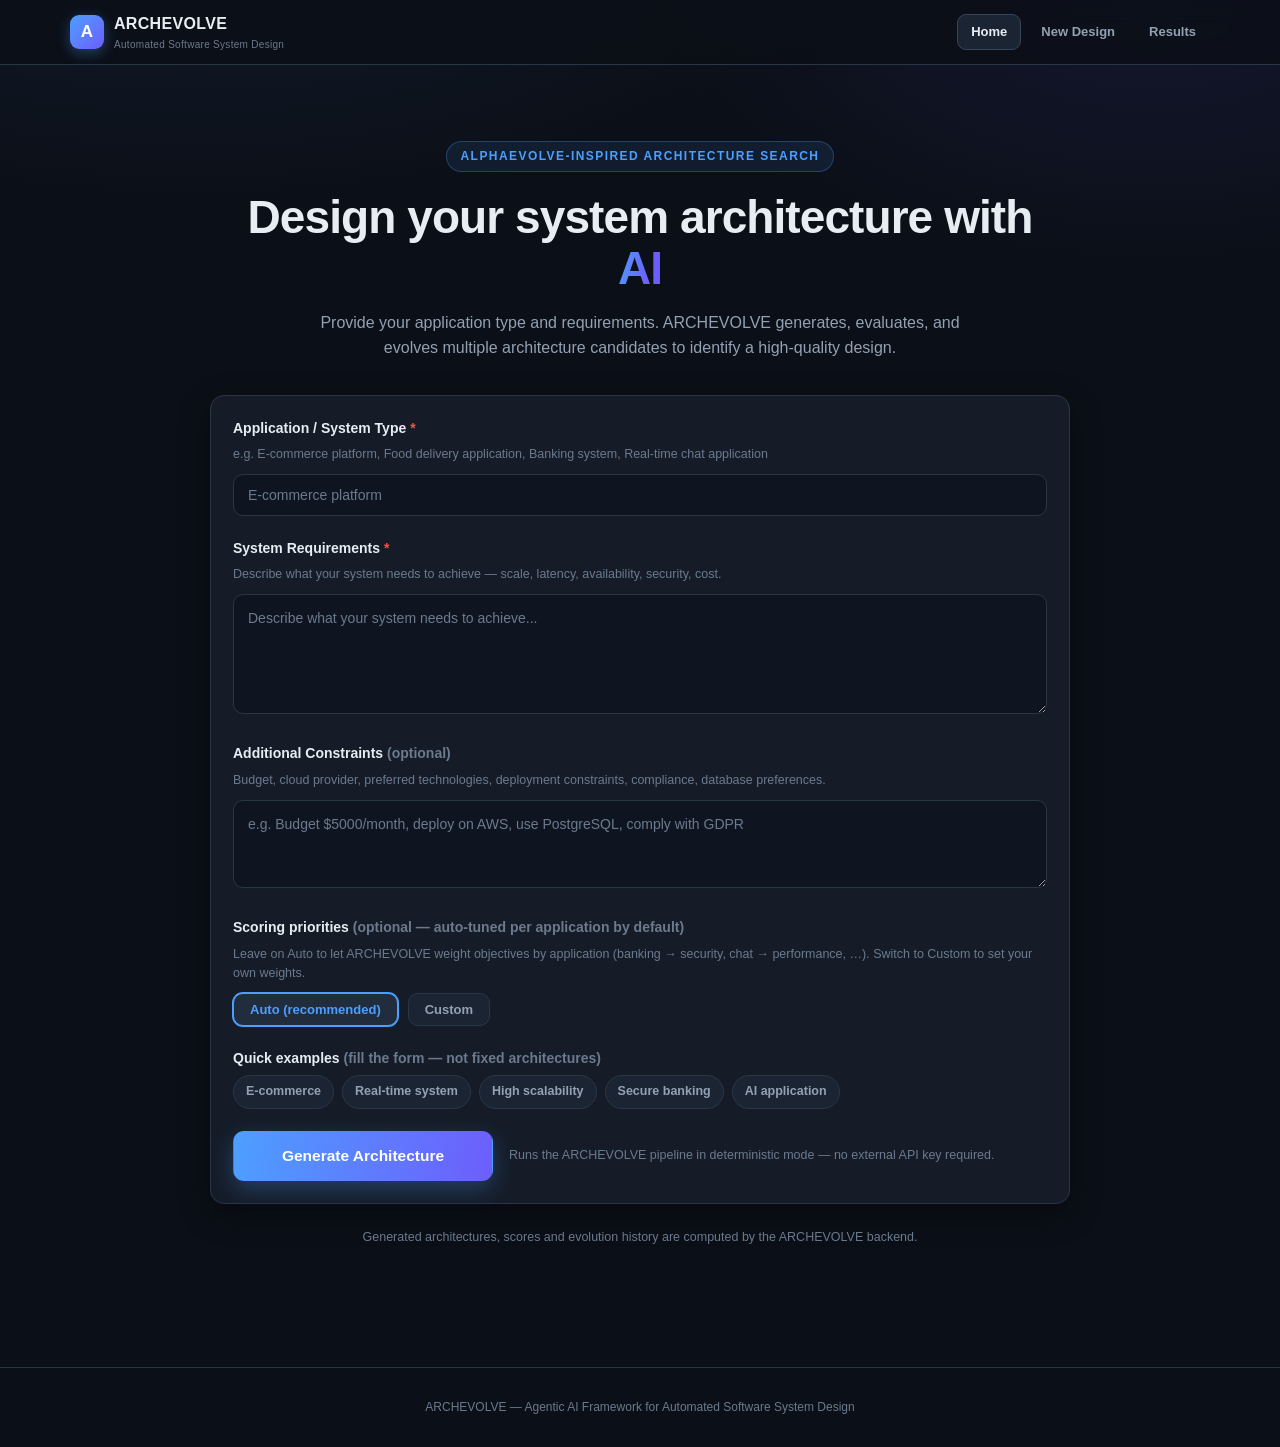
==== commit b32dc7f1: "additional changes" ====
--- a/templates/index.html
+++ b/templates/index.html
@@ -60,6 +60,22 @@
       <label for="constraints">Additional Constraints <span class="muted2">(optional)</span></label>
       <div class="hint">Budget, cloud provider, preferred technologies, deployment constraints, compliance, database preferences.</div>
       <textarea id="constraints" style="min-height:88px" placeholder="e.g. Budget $5000/month, deploy on AWS, use PostgreSQL, comply with GDPR"></textarea>
+    </div>
+
+    <div class="field">
+      <label>Scoring priorities <span class="muted2">(optional — auto-tuned per application by default)</span></label>
+      <div class="hint">Leave on Auto to let ARCHEVOLVE weight objectives by application (banking → security, chat → performance, …). Switch to Custom to set your own weights.</div>
+      <div class="flex mb16">
+        <button type="button" class="tab-btn active" id="w-auto">Auto (recommended)</button>
+        <button type="button" class="tab-btn" id="w-custom">Custom</button>
+        <span class="muted2" id="w-profile-note" style="font-size:12.5px;"></span>
+      </div>
+      <div id="weight-sliders" class="hidden">
+        <div class="hint" style="margin-bottom:10px;">Fill in <b>any four</b> weights as percentages — select the <b>Auto</b> radio on the remaining one and it is auto-filled so the total is always exactly 100%.</div>
+        <div class="grid cols2" id="w-grid"></div>
+        <div class="muted2 mt8" id="w-total" style="font-size:12.5px;"></div>
+        <div class="alert error" id="w-error" style="margin-top:10px;"></div>
+      </div>
     </div>
 
     <div class="field">
@@ -168,6 +184,84 @@
   const alertBox = document.getElementById("form-alert");
   const overlay = document.getElementById("overlay");
 
+  // ---- Scoring priority controls (auto vs custom weights) ----
+  // User fills ANY four dims; the one marked Auto is computed as 100 - rest.
+  const W_DIMS = ["cost", "security", "reliability", "performance", "scalability"];
+  const W_LABEL = { cost: "Cost", security: "Security", reliability: "Reliability", performance: "Performance", scalability: "Scalability" };
+  let W_AUTO = "scalability";
+  let W_MODE = "auto";
+  const W_VALS = { cost: 20, security: 20, reliability: 20, performance: 20, scalability: 20 };
+  function renderWeightSliders() {
+    const grid = document.getElementById("w-grid");
+    grid.innerHTML = W_DIMS.map(d =>
+      '<div class="w-row"><label for="w-' + d + '">' + W_LABEL[d] + '</label>' +
+      '<div class="w-input-wrap">' +
+      '<input type="radio" name="w-auto" value="' + d + '" title="Auto-fill this weight"' +
+      (d === W_AUTO ? ' checked' : '') + ' class="w-auto-radio">' +
+      '<span class="muted2" style="font-size:11px;">Auto</span>' +
+      '<input type="number" id="w-' + d + '" min="0" max="100" step="1" value="' + W_VALS[d] + '">' +
+      '<span>%</span></div></div>'
+    ).join("");
+    W_DIMS.forEach(d => {
+      document.getElementById("w-" + d).addEventListener("input", e => {
+        let v = Number(e.target.value);
+        if (isNaN(v)) v = 0;
+        W_VALS[d] = v;
+        updateWeightTotal();
+      });
+    });
+    grid.querySelectorAll('input[name="w-auto"]').forEach(r => {
+      r.addEventListener("change", e => {
+        W_AUTO = e.target.value;
+        updateWeightTotal();
+      });
+    });
+    updateWeightTotal();
+  }
+  function updateWeightTotal() {
+    const errBox = document.getElementById("w-error");
+    errBox.classList.remove("show");
+    W_DIMS.forEach(d => {
+      const inp = document.getElementById("w-" + d);
+      const isAuto = d === W_AUTO;
+      inp.readOnly = isAuto;
+      inp.tabIndex = isAuto ? -1 : 0;
+      inp.classList.toggle("w-auto-input", isAuto);
+    });
+    let sum = 0, bad = null;
+    for (const d of W_DIMS) {
+      if (d === W_AUTO) continue;
+      const v = Number(W_VALS[d]);
+      if (isNaN(v) || v < 0 || v > 100) { bad = W_LABEL[d] + " must be a number between 0 and 100."; break; }
+      sum += v;
+    }
+    if (!bad && sum > 100) bad = "The four typed weights add up to " + sum + "% — reduce them so the auto-filled remainder (" + W_LABEL[W_AUTO] + ") stays ≥ 0%.";
+    if (bad) {
+      errBox.textContent = bad;
+      errBox.classList.add("show");
+      document.getElementById("w-" + W_AUTO).value = "—";
+      document.getElementById("w-total").textContent = "Total: invalid (must equal 100%).";
+      return false;
+    }
+    W_VALS[W_AUTO] = 100 - sum;
+    document.getElementById("w-" + W_AUTO).value = W_VALS[W_AUTO];
+    document.getElementById("w-total").textContent = "Total: 100% ✓ (" +
+      W_DIMS.map(d => W_LABEL[d] + " " + W_VALS[d] + "%" + (d === W_AUTO ? " auto" : "")).join(" · ") + ")";
+    return true;
+  }
+  function setWeightMode(mode) {
+    W_MODE = mode;
+    document.getElementById("w-auto").classList.toggle("active", mode === "auto");
+    document.getElementById("w-custom").classList.toggle("active", mode === "custom");
+    document.getElementById("weight-sliders").classList.toggle("hidden", mode !== "custom");
+    document.getElementById("w-profile-note").textContent = mode === "auto"
+      ? "Detected profile is shown on the results page."
+      : "Your weights will override the application profile.";
+  }
+  document.getElementById("w-auto").addEventListener("click", () => setWeightMode("auto"));
+  document.getElementById("w-custom").addEventListener("click", () => setWeightMode("custom"));
+  renderWeightSliders();
+
   function showError(msg) {
     alertBox.textContent = msg;
     alertBox.classList.add("show");
@@ -225,6 +319,7 @@
     if (!appType) return showError("Please enter an Application / System Type.");
     if (!requirements) return showError("Please describe the System Requirements.");
     if (requirements.length < 10) return showError("Please provide a more detailed description of the System Requirements.");
+    if (W_MODE === "custom" && !updateWeightTotal()) return showError("Fix the custom scoring weights so they total exactly 100%.");
 
     overlay.classList.remove("hidden");
     document.getElementById("gen-label").textContent = "";
@@ -232,14 +327,19 @@
     startStages();
 
     try {
+      const body = {
+        application_type: appType,
+        requirements: requirements,
+        constraints: constraints
+      };
+      if (W_MODE === "custom") {
+        body.weights = {};
+        W_DIMS.forEach(d => { body.weights[d] = W_VALS[d] / 100; });
+      }
       const resp = await fetch("/optimize", {
         method: "POST",
         headers: { "Content-Type": "application/json" },
-        body: JSON.stringify({
-          application_type: appType,
-          requirements: requirements,
-          constraints: constraints
-        })
+        body: JSON.stringify(body)
       });
 
       if (!resp.ok) {
--- a/static/style.css
+++ b/static/style.css
@@ -159,6 +159,42 @@
 .btn-primary:disabled { opacity: 0.55; cursor: not-allowed; box-shadow: none; }
 .btn-ghost { background: var(--panel2); border-color: var(--border); color: var(--text); }
 .btn-ghost:hover { background: var(--panel3); border-color: var(--border2); }
+.btn-sm { padding: 7px 14px; font-size: 13px; border-radius: 9px; }
+
+/* ---------- Score breakdowns / grades / weights ---------- */
+.score-block { margin-bottom: 6px; }
+.grade-pill {
+  display: inline-flex; align-items: center; justify-content: center;
+  min-width: 24px; height: 22px; padding: 0 7px; border-radius: 7px;
+  font-size: 12px; font-weight: 800;
+}
+.grade-pill.g-A { background: rgba(63,185,80,0.18); color: var(--green); border: 1px solid rgba(63,185,80,0.5); }
+.grade-pill.g-B { background: rgba(57,197,207,0.15); color: var(--cyan); border: 1px solid rgba(57,197,207,0.5); }
+.grade-pill.g-C { background: rgba(210,153,34,0.15); color: var(--yellow); border: 1px solid rgba(210,153,34,0.5); }
+.grade-pill.g-D { background: rgba(240,136,62,0.15); color: var(--orange); border: 1px solid rgba(240,136,62,0.5); }
+.grade-pill.g-F { background: rgba(248,81,73,0.15); color: var(--red); border: 1px solid rgba(248,81,73,0.5); }
+details.bd { margin: 2px 0 10px 132px; font-size: 12px; color: var(--muted); }
+details.bd summary { cursor: pointer; color: var(--muted2); font-size: 12px; }
+details.bd summary:hover { color: var(--accent); }
+.bd-row { display: flex; justify-content: space-between; padding: 3px 0; border-bottom: 1px dashed var(--border); }
+.weight-bar { background: var(--panel2); border: 1px solid var(--border); border-radius: 10px; padding: 12px 14px; }
+
+/* ---------- Custom weight inputs (numeric + auto-fill) ---------- */
+.w-row { display: flex; align-items: center; justify-content: space-between; gap: 12px; background: var(--panel2); border: 1px solid var(--border); border-radius: 10px; padding: 10px 14px; }
+.w-row label { font-size: 13px; font-weight: 600; }
+.w-input-wrap { display: flex; align-items: center; gap: 6px; color: var(--muted); font-weight: 700; }
+.w-input-wrap input[type="number"] { width: 88px; text-align: right; padding: 8px 10px; }
+.w-auto-input { border-color: var(--cyan) !important; color: var(--cyan) !important; background: rgba(57,197,207,0.07) !important; cursor: default; }
+.w-auto-radio { accent-color: var(--cyan); width: 15px; height: 15px; cursor: pointer; }
+/* Hide number spinners for a cleaner look */
+.w-input-wrap input[type="number"]::-webkit-outer-spin-button,
+.w-input-wrap input[type="number"]::-webkit-inner-spin-button { -webkit-appearance: none; margin: 0; }
+.w-input-wrap input[type="number"] { -moz-appearance: textfield; appearance: textfield; }
+.modal-wide { max-width: 1180px; }
+.graph-modal-body { padding: 20px; overflow: auto; max-height: 76vh; background: var(--bg2); border-radius: 0 0 16px 16px; }
+.graph-zoom-wrap { transform-origin: top left; width: fit-content; min-width: 100%; transition: transform 0.15s ease; }
+.graph-zoom-wrap svg { max-width: none; }
+#graph-modal-body .diagram-wrap { border: none; background: transparent; }
 .btn-lg { padding: 15px 30px; font-size: 15.5px; width: 100%; }
 @media (min-width: 721px) { .btn-lg { width: auto; min-width: 260px; } }
 
@@ -242,6 +278,7 @@
 .bar-fill.reliability { background: linear-gradient(90deg, #238636, #3fb950); }
 .bar-fill.performance { background: linear-gradient(90deg, #bb8009, #e3b341); }
 .bar-fill.scalability { background: linear-gradient(90deg, #1b7c83, #39c5cf); }
+.bar-fill.domain { background: linear-gradient(90deg, #8957e5, #39c5cf); }
 .bar-fill.overall { background: linear-gradient(90deg, #2ea043, #56d364); }
 .bar-fill.base { background: linear-gradient(90deg, #3a4553, #556274); }
 .bar-row .val { font-size: 13px; font-weight: 700; text-align: right; }
@@ -337,3 +374,69 @@
 
 .status-dot { width: 8px; height: 8px; border-radius: 50%; display: inline-block; }
 .status-dot.g { background: var(--green); box-shadow: 0 0 8px var(--green); }
+
+/* ---------- Multi-Agent Trace & Experience Memory ---------- */
+.agent-filter-bar { display: flex; gap: 8px; flex-wrap: wrap; margin-bottom: 16px; }
+.tab-btn {
+  background: var(--panel2); border: 1px solid var(--border); color: var(--muted);
+  padding: 8px 16px; border-radius: 10px; font-size: 13px; font-weight: 700;
+  cursor: pointer; transition: all 0.15s; font-family: inherit;
+}
+.tab-btn:hover { background: var(--panel3); color: var(--text); border-color: var(--border2); }
+.tab-btn.active { background: var(--panel3); color: var(--accent); border-color: var(--accent); box-shadow: 0 0 0 1px var(--accent); }
+.tab-btn.active.tab-success { color: var(--green); border-color: var(--green); box-shadow: 0 0 0 1px var(--green); }
+.tab-btn.active.tab-failure { color: var(--red); border-color: var(--red); box-shadow: 0 0 0 1px var(--red); }
+
+.agent-badge {
+  display: inline-flex; align-items: center; gap: 6px;
+  padding: 3px 10px; border-radius: 8px; font-size: 11.5px; font-weight: 700;
+  letter-spacing: 0.02em; text-transform: uppercase;
+}
+.agent-req { background: rgba(109, 94, 252, 0.15); color: var(--purple); border: 1px solid rgba(109, 94, 252, 0.35); }
+.agent-gen { background: rgba(57, 197, 207, 0.15); color: var(--cyan); border: 1px solid rgba(57, 197, 207, 0.35); }
+.agent-eval { background: rgba(77, 159, 255, 0.15); color: var(--accent); border: 1px solid rgba(77, 159, 255, 0.35); }
+.agent-sel { background: rgba(210, 153, 34, 0.15); color: var(--yellow); border: 1px solid rgba(210, 153, 34, 0.35); }
+.agent-mut { background: rgba(240, 136, 62, 0.15); color: var(--orange); border: 1px solid rgba(240, 136, 62, 0.35); }
+.agent-mem { background: rgba(63, 185, 80, 0.15); color: var(--green); border: 1px solid rgba(63, 185, 80, 0.35); }
+.agent-final { background: linear-gradient(135deg, rgba(77,159,255,0.2), rgba(109,94,252,0.2)); color: #fff; border: 1px solid var(--accent); }
+
+.trace-table-wrap { overflow-x: auto; border: 1px solid var(--border); border-radius: 12px; }
+.trace-table { width: 100%; border-collapse: collapse; font-size: 13px; }
+.trace-table th { background: var(--panel2); padding: 11px 14px; font-size: 11px; text-transform: uppercase; letter-spacing: 0.06em; color: var(--muted2); font-weight: 700; border-bottom: 1px solid var(--border); }
+.trace-table td { padding: 12px 14px; border-bottom: 1px solid var(--border); vertical-align: middle; }
+.trace-table tr:last-child td { border-bottom: none; }
+.trace-table tr:hover { background: rgba(255, 255, 255, 0.02); }
+
+.outcome-pill {
+  display: inline-flex; align-items: center; justify-content: center;
+  padding: 3px 9px; border-radius: 6px; font-size: 11px; font-weight: 800;
+  text-transform: uppercase; letter-spacing: 0.04em;
+}
+.outcome-success, .outcome-improved, .outcome-selected { background: rgba(63, 185, 80, 0.16); color: var(--green); border: 1px solid rgba(63, 185, 80, 0.4); }
+.outcome-failure, .outcome-degraded, .outcome-rejected { background: rgba(248, 81, 73, 0.16); color: var(--red); border: 1px solid rgba(248, 81, 73, 0.4); }
+.outcome-evaluated, .outcome-generated, .outcome-mutated { background: rgba(77, 159, 255, 0.16); color: var(--accent); border: 1px solid rgba(77, 159, 255, 0.4); }
+.outcome-finalized { background: rgba(188, 140, 255, 0.16); color: var(--purple); border: 1px solid rgba(188, 140, 255, 0.4); }
+
+.exp-cards-grid { display: grid; grid-template-columns: repeat(auto-fill, minmax(360px, 1fr)); gap: 14px; margin-top: 14px; }
+@media (max-width: 600px) { .exp-cards-grid { grid-template-columns: 1fr; } }
+.exp-card {
+  background: var(--panel2); border: 1px solid var(--border);
+  border-radius: 12px; padding: 16px; position: relative;
+  display: flex; flex-direction: column; gap: 10px;
+  border-left-width: 4px;
+}
+.exp-card.is-success { border-left-color: var(--green); }
+.exp-card.is-failure { border-left-color: var(--red); }
+.exp-card-header { display: flex; align-items: center; justify-content: space-between; gap: 8px; }
+.exp-card-arch { font-weight: 700; font-size: 14px; color: var(--text); }
+.exp-card-learned {
+  background: var(--panel3); border-radius: 8px; padding: 10px 12px;
+  font-size: 13px; color: var(--text); line-height: 1.45;
+}
+.exp-card-learned .learned-label { font-size: 10.5px; text-transform: uppercase; letter-spacing: 0.06em; font-weight: 800; margin-bottom: 3px; display: block; }
+.is-success .learned-label { color: var(--green); }
+.is-failure .learned-label { color: var(--red); }
+.exp-card-meta { display: flex; align-items: center; justify-content: space-between; font-size: 11.5px; color: var(--muted2); }
+.exp-scores-mini { display: flex; gap: 6px; flex-wrap: wrap; margin-top: 4px; }
+.exp-score-tag { background: var(--bg2); border-radius: 4px; padding: 2px 6px; font-size: 11px; color: var(--muted); }
+
